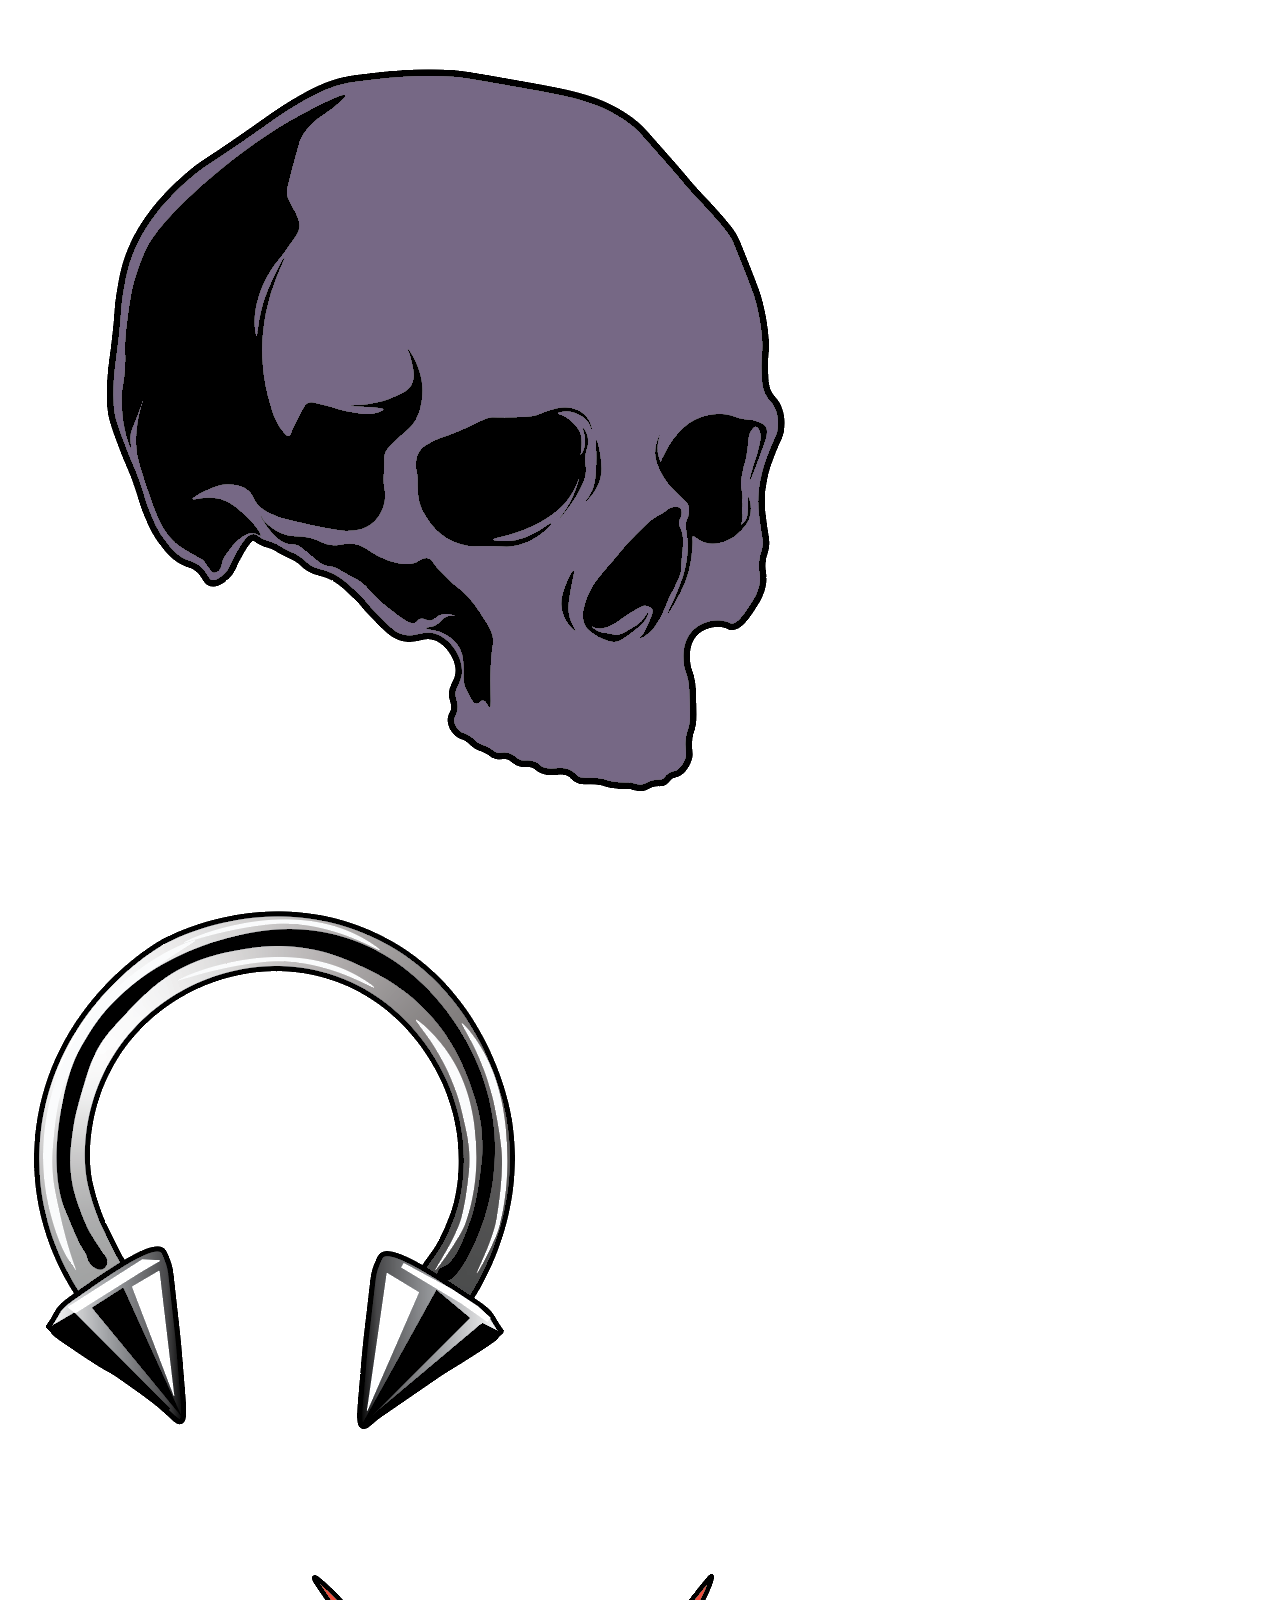
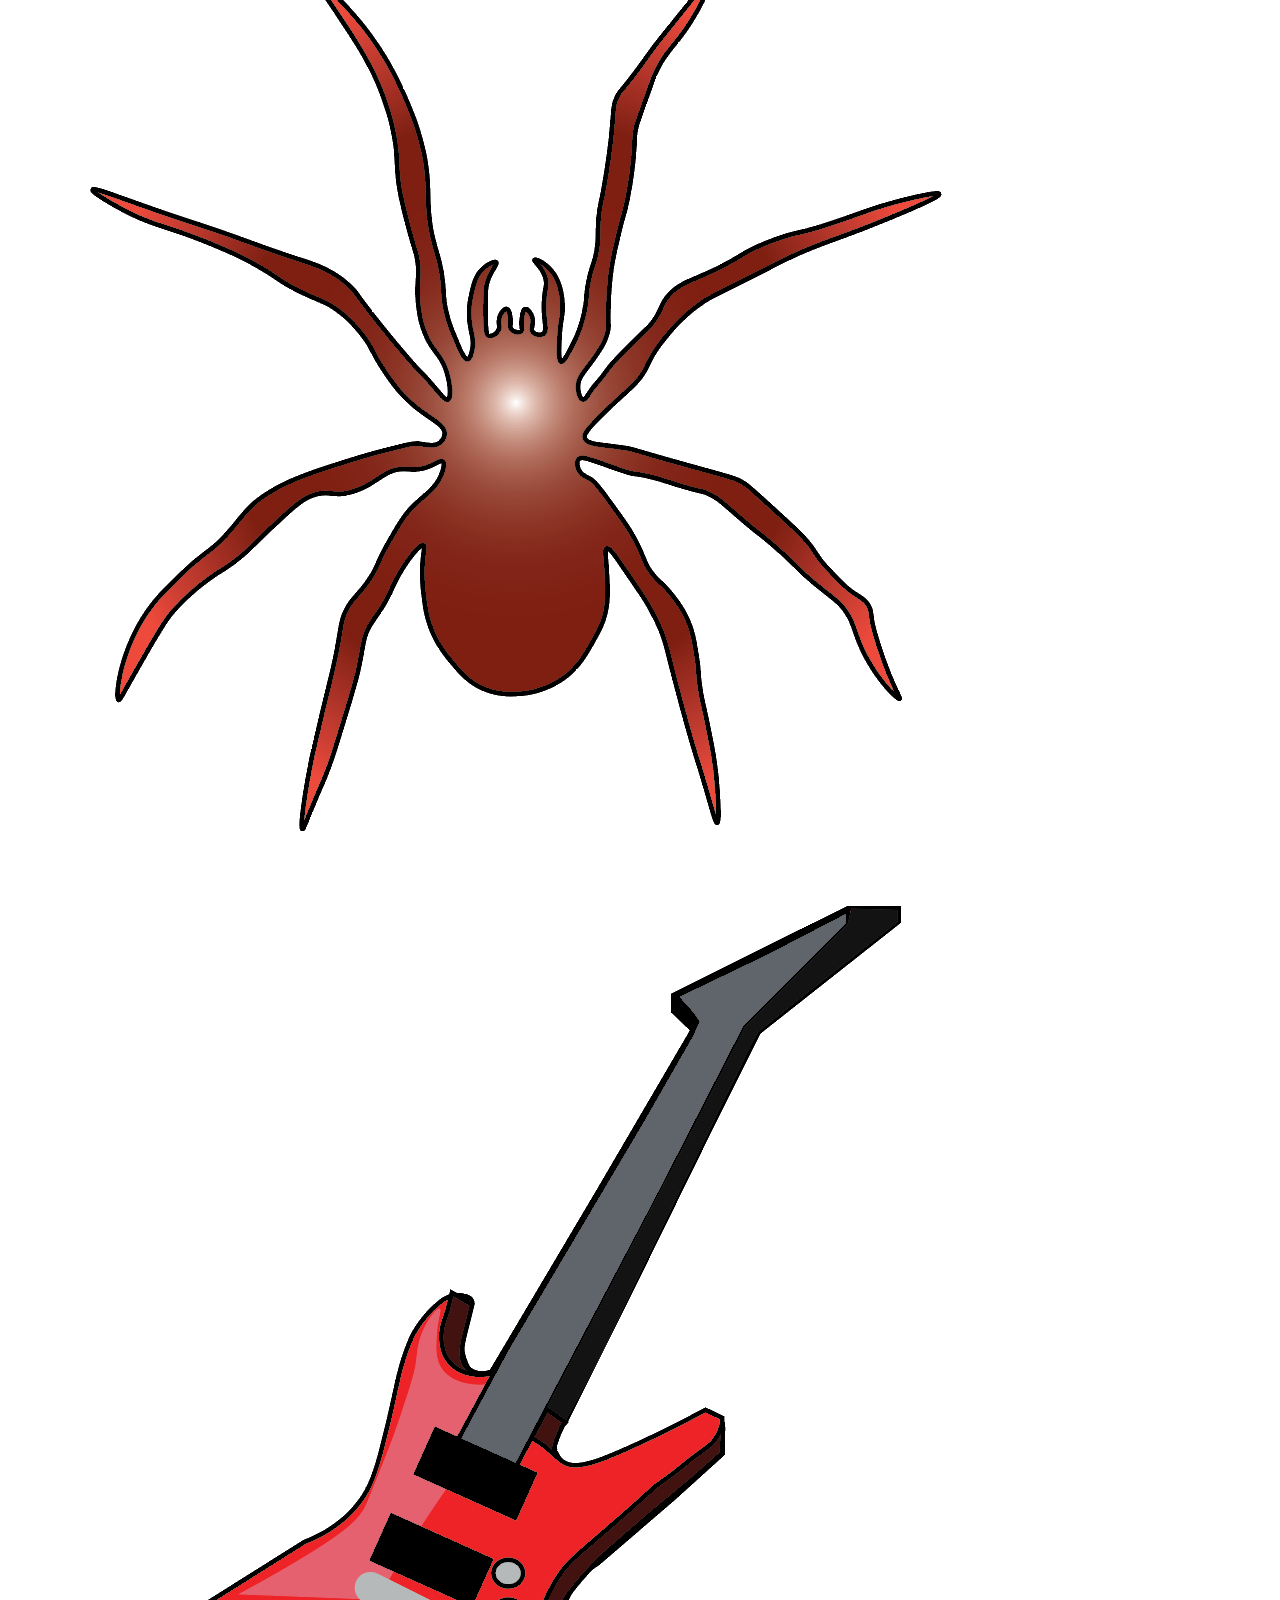
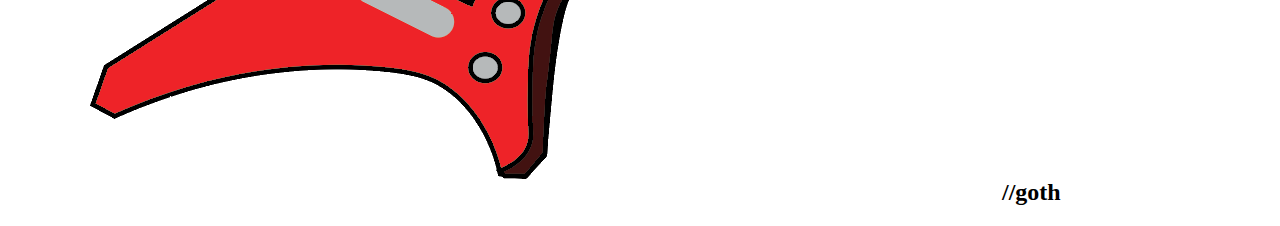
==== p1.html @ 49c5f909 "first commit" ====
<!DOCTYPE html>
<html lang="en">
<head>
    <title>instagram topic collage</title>
    <meta charset="utf-8">
    <meta http-equiv="X-UA-Compatible" content="IE=edge">
    <meta name="viewport" content="width=device-width, initial-scale=1">
    <link rel="stylesheet" type="text/css" href="style.css">
</head>  
<body>
    <h2><a href="index.html"><img src="skullsketch.png" alt="skull"></a>
        <a href="p3.html"><img src="piercingsketch.png" alt="piercing"></a>
        <a href="p5.html"><img src="spidersketch.png" alt="spider"></a>
        <a href="p2.html"><img src="guitarsketch.png" alt="guitar"></a>
        
        //goth
    
        </figure>
    </div>
</body>
</html>
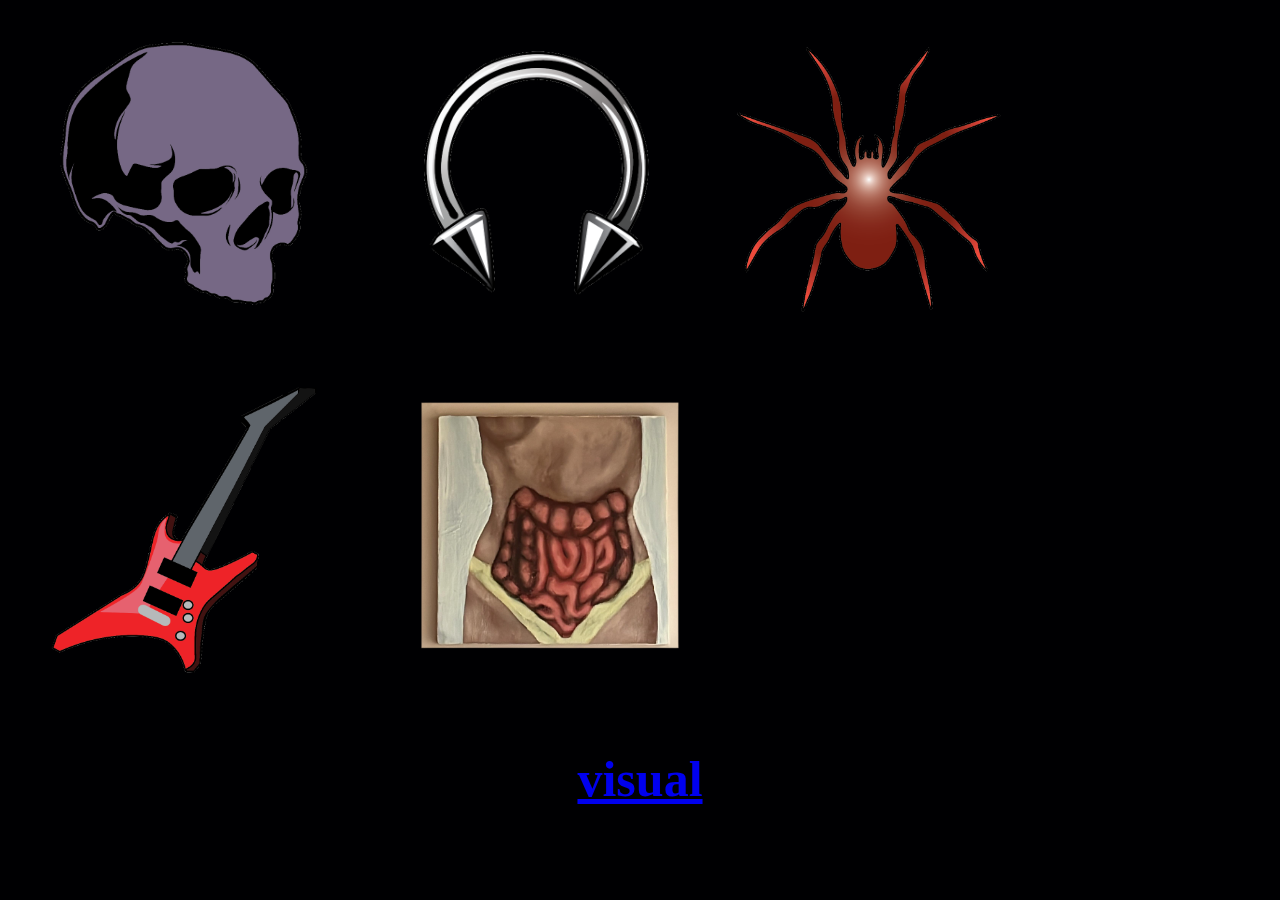
==== commit 48213860: "commit2" ====
--- a/p1.html
+++ b/p1.html
@@ -8,12 +8,20 @@
     <link rel="stylesheet" type="text/css" href="style.css">
 </head>  
 <body>
-    <h2><a href="index.html"><img src="skullsketch.png" alt="skull"></a>
+    
+    <a href="index.html"><img src="skullsketch.png" alt="skull"></a>
+    
+ 
         <a href="p3.html"><img src="piercingsketch.png" alt="piercing"></a>
+
+ 
         <a href="p5.html"><img src="spidersketch.png" alt="spider"></a>
+   
         <a href="p2.html"><img src="guitarsketch.png" alt="guitar"></a>
-        
-        //goth
+
+        <a href="p4.html"><img src="myart1.png" alt="myart1"></a>
+ 
+        <h2><a href="p4.html">visual</a></h2>
     
         </figure>
     </div>
--- a/style.css
+++ b/style.css
@@ -0,0 +1,20 @@
+body {
+    margin: 0;
+    padding: 0;
+    background-color: #000002;
+    align-items: center;
+    height: 100vh;
+}
+
+img{
+
+    max-width: 100%; 
+    max-height: 300px; 
+    padding: 25px;
+  
+}
+
+h2 {
+    text-align: center;
+    font-size: 50px; 
+}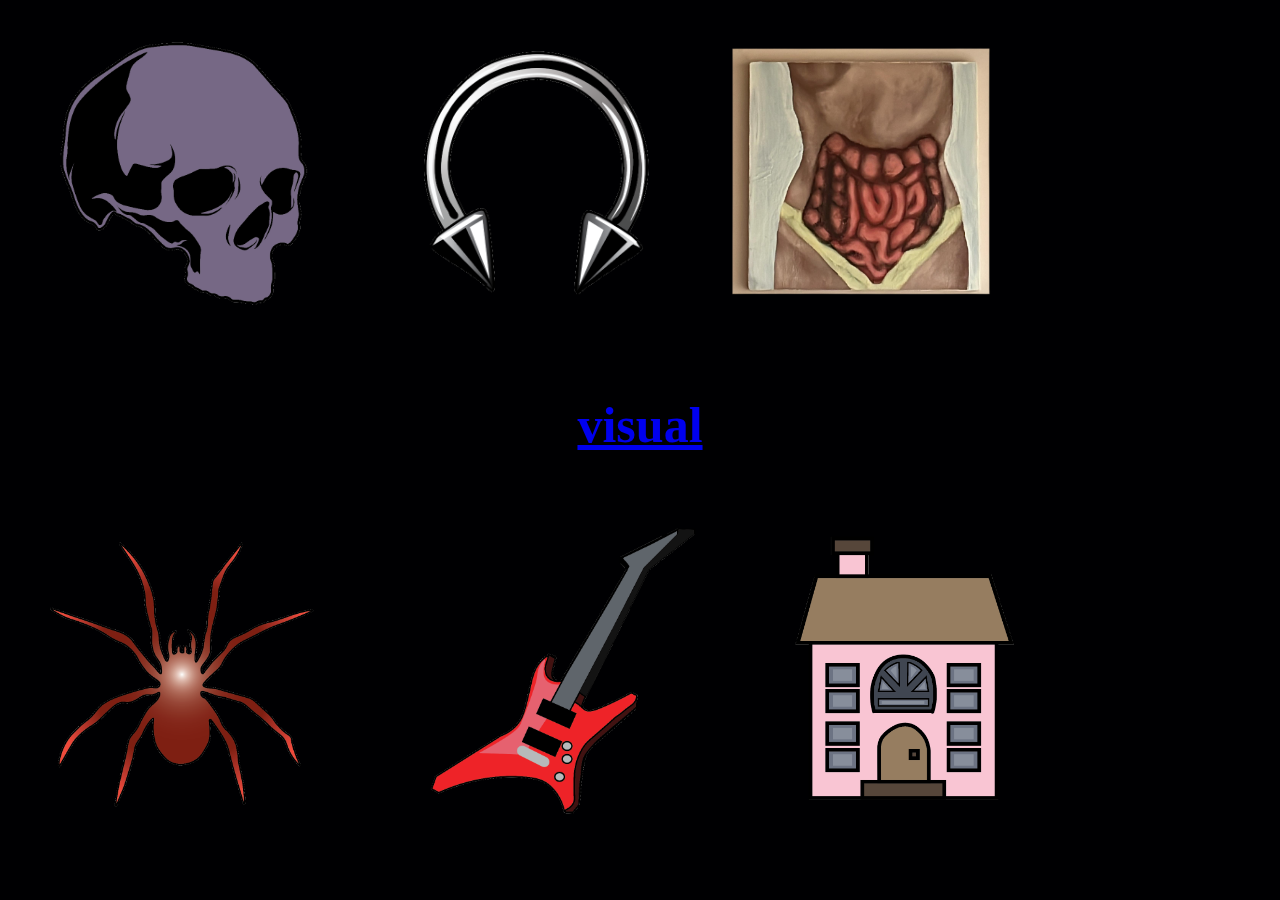
==== commit c483cf18: "commit3" ====
--- a/p1.html
+++ b/p1.html
@@ -14,14 +14,22 @@
  
         <a href="p3.html"><img src="piercingsketch.png" alt="piercing"></a>
 
+        <a href="p4.html"><img src="myart1.png" alt="myart1"></a>
+
+        <h2><a href="p4.html">visual</a></h2>
  
         <a href="p5.html"><img src="spidersketch.png" alt="spider"></a>
    
+        
+    
+
         <a href="p2.html"><img src="guitarsketch.png" alt="guitar"></a>
 
-        <a href="p4.html"><img src="myart1.png" alt="myart1"></a>
+        <a href="p8.html"><img src="dollhousesketch.png" alt="dollhouse"></a>
+
+        
  
-        <h2><a href="p4.html">visual</a></h2>
+     
     
         </figure>
     </div>
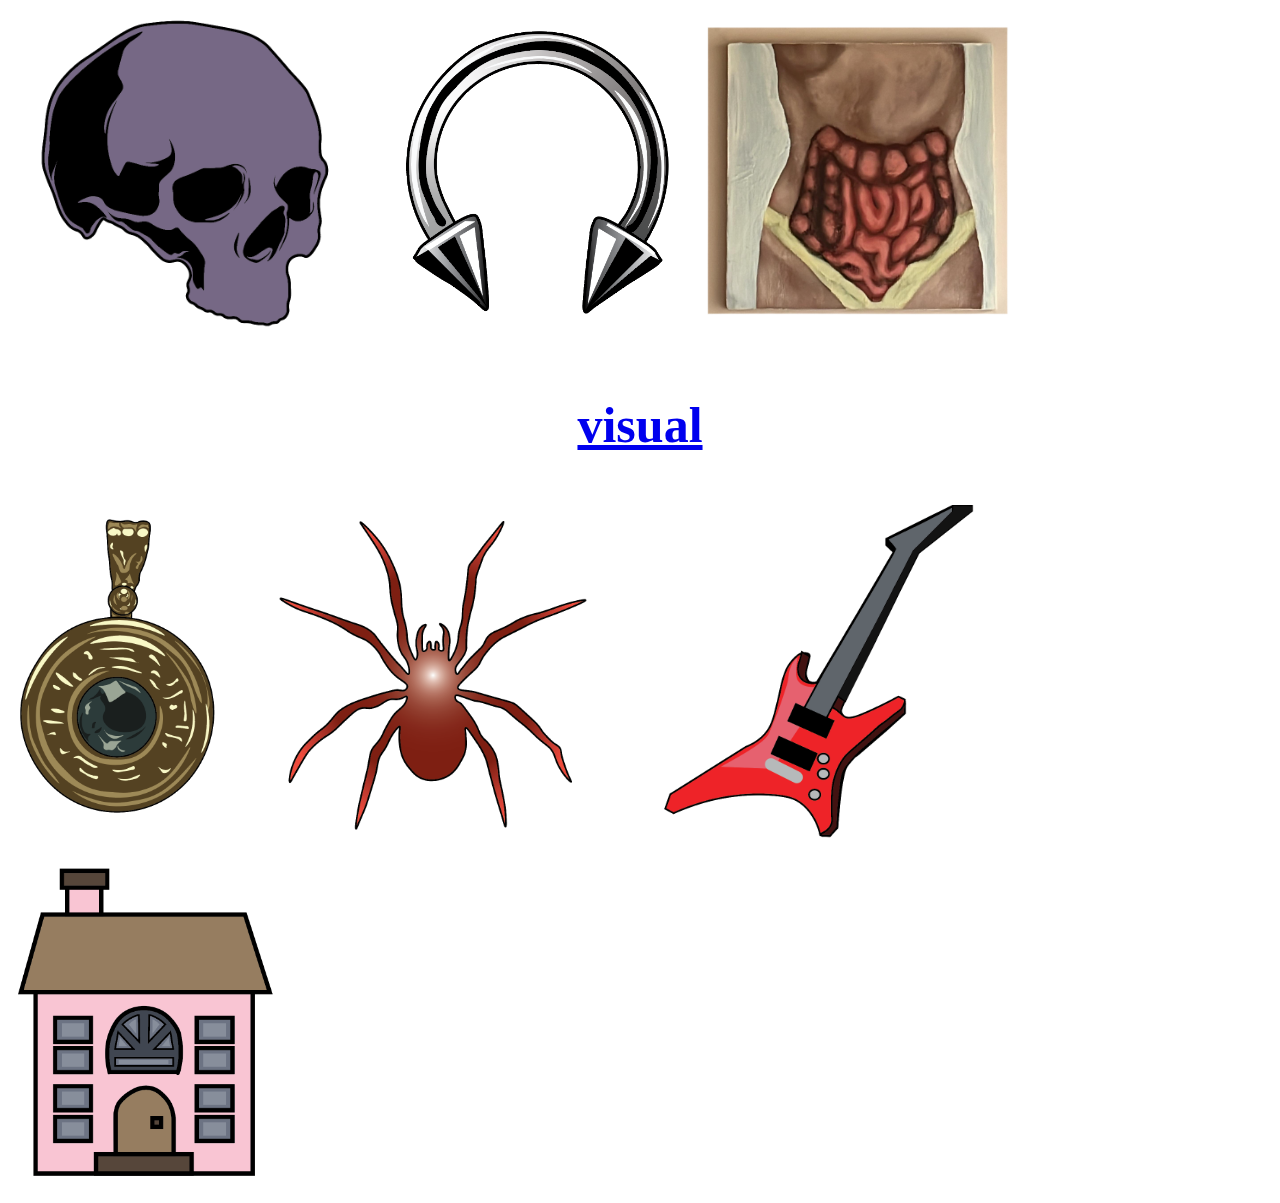
==== commit 9a1278a1: "c9" ====
--- a/p1.html
+++ b/p1.html
@@ -17,6 +17,8 @@
         <a href="p4.html"><img src="myart1.png" alt="myart1"></a>
 
         <h2><a href="p4.html">visual</a></h2>
+
+        <a href="p6.html"><img src="crispinasketch.png" alt="crispina"></a>
  
         <a href="p5.html"><img src="spidersketch.png" alt="spider"></a>
    
--- a/style.css
+++ b/style.css
@@ -1,18 +1,51 @@
 body {
     margin: 0;
     padding: 0;
-    background-color: #000002;
+    background-color: #ffffff;
     align-items: center;
     height: 100vh;
 }
 
+#btn{
+    max-width: 100%;
+    max-height: 350px;
+
+
+}
+
+
+
 img{
 
     max-width: 100%; 
-    max-height: 300px; 
-    padding: 25px;
+    max-height: 350px; 
+  
+
   
 }
+
+
+img:hover {
+    
+    animation: shake 0.5s; 
+  
+    animation-iteration-count: infinite; 
+  }
+  
+  @keyframes shake {
+    0% { transform: translate(1px, 1px) rotate(0deg); }
+    10% { transform: translate(-1px, -2px) rotate(-1deg); }
+    20% { transform: translate(-3px, 0px) rotate(1deg); }
+    30% { transform: translate(3px, 2px) rotate(0deg); }
+    40% { transform: translate(1px, -1px) rotate(1deg); }
+    50% { transform: translate(-1px, 2px) rotate(-1deg); }
+    60% { transform: translate(-3px, 1px) rotate(0deg); }
+    70% { transform: translate(3px, 1px) rotate(-1deg); }
+    80% { transform: translate(-1px, -1px) rotate(1deg); }
+    90% { transform: translate(1px, 2px) rotate(0deg); }
+    100% { transform: translate(1px, -2px) rotate(-1deg); }
+  }
+
 
 h2 {
     text-align: center;
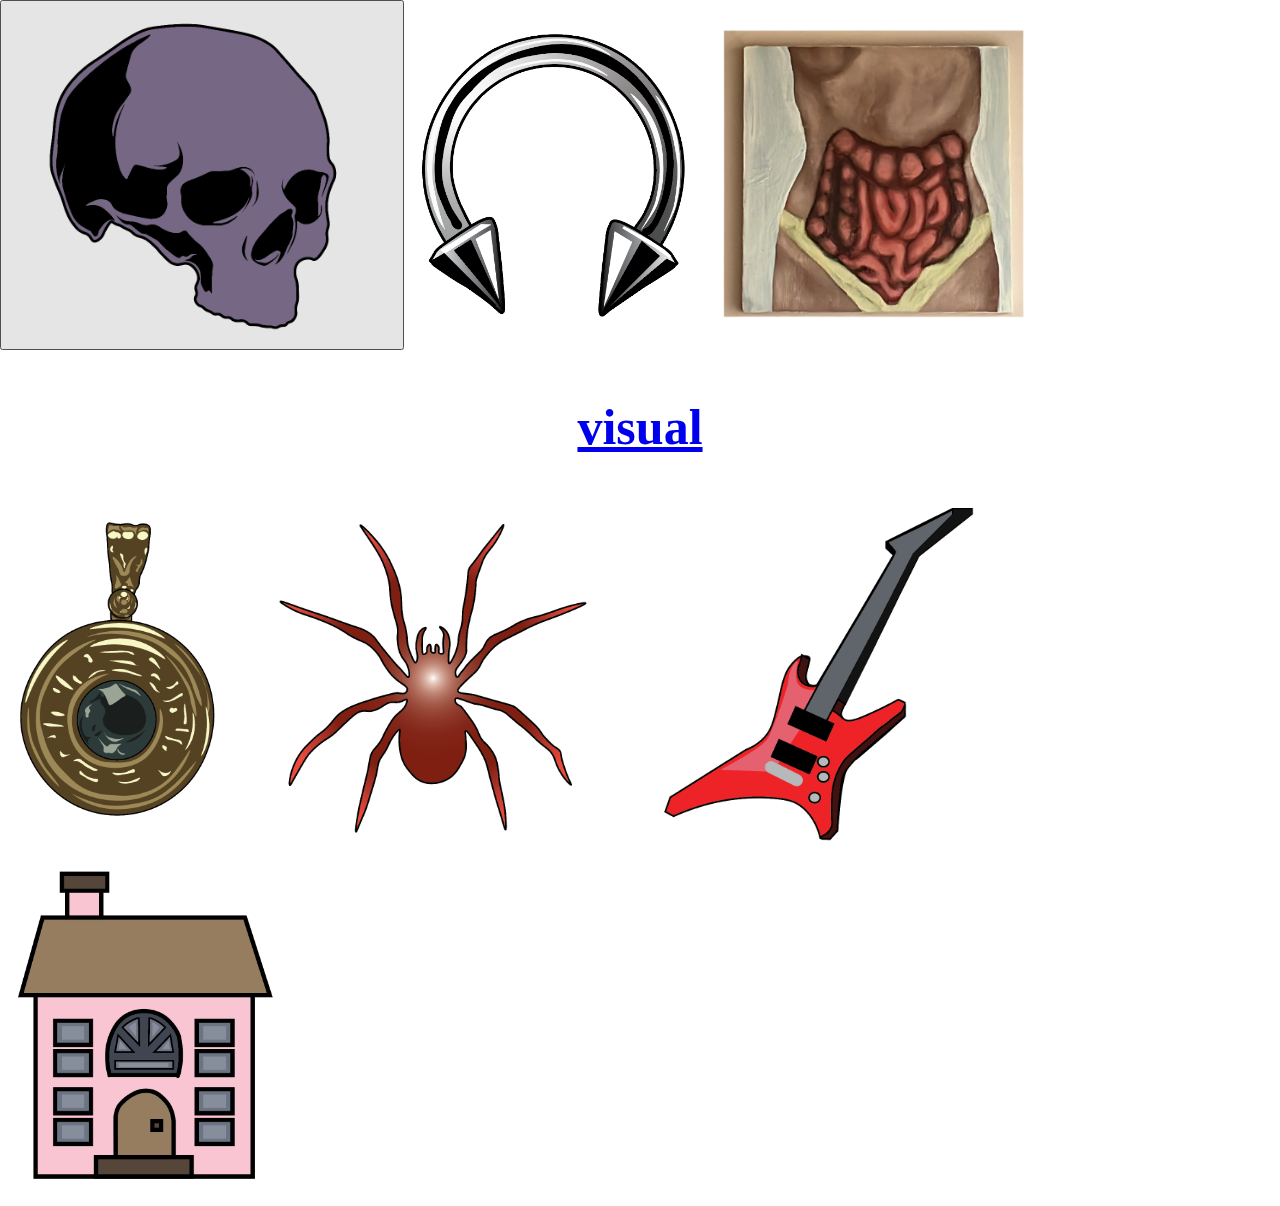
==== commit db40ef14: "c10" ====
--- a/p1.html
+++ b/p1.html
@@ -8,8 +8,14 @@
     <link rel="stylesheet" type="text/css" href="style.css">
 </head>  
 <body>
+
+    <button id="btn" type="submit"><img src="skullsketch.png" onclick="audio.play();"></button>
+    <script type="text/javascript">
+        const audio = new Audio();
+        audio.src = "bones.mp3"
+    </script>
     
-    <a href="index.html"><img src="skullsketch.png" alt="skull"></a>
+    
     
  
         <a href="p3.html"><img src="piercingsketch.png" alt="piercing"></a>
